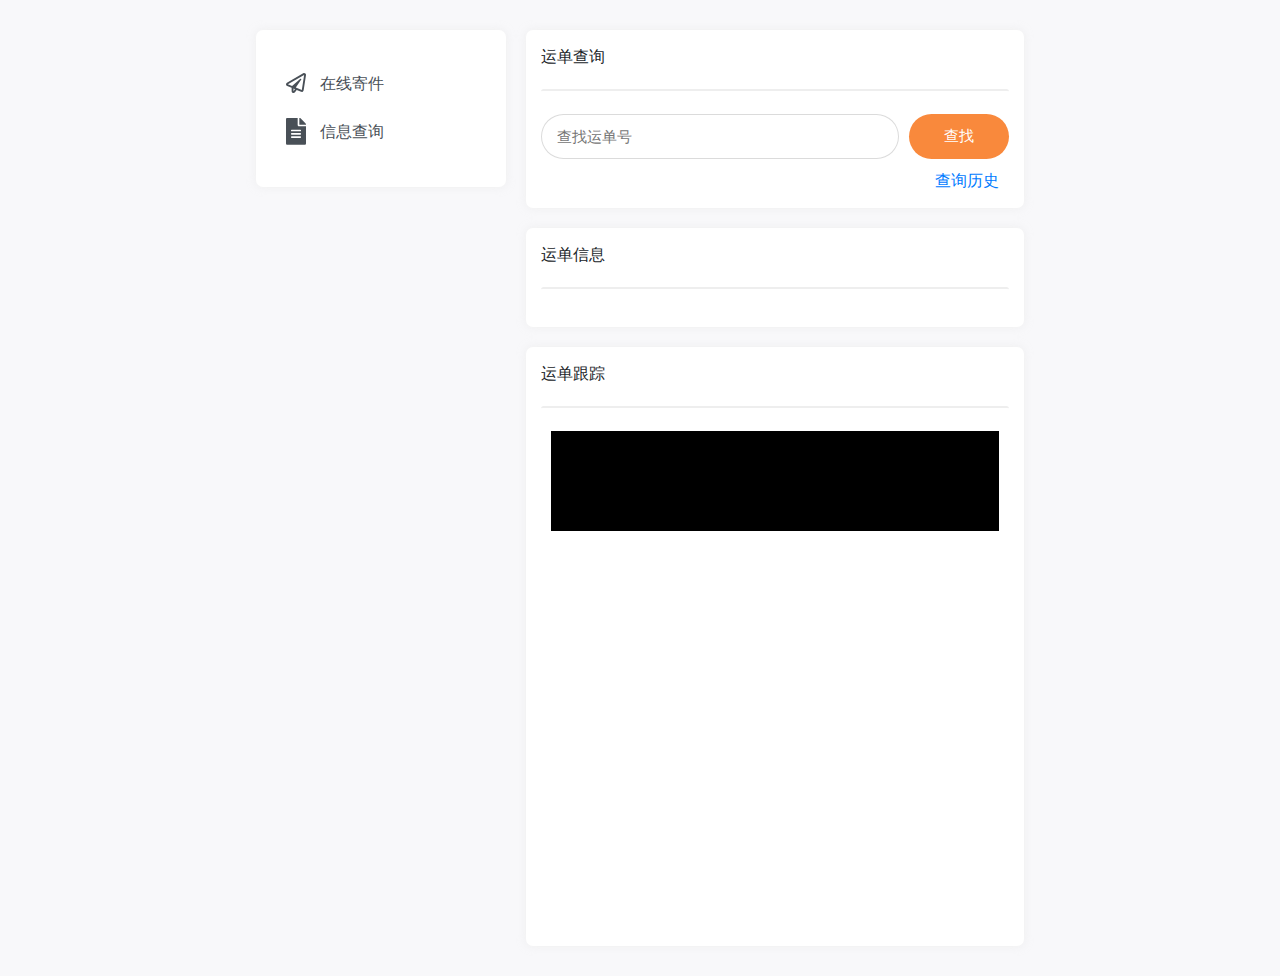
==== target/NeTEx-1.0-SNAPSHOT/WEB-INF/jsp/oneline.html @ 4a47a769 "finished oneline.html" ====
<!DOCTYPE html>
<html lang="en">
<head>
    <meta charset="UTF-8">
    <title>在线服务|NeTEx中国</title>

    <!-- 样式表 -->
    <link rel="stylesheet" href="../../bootstrap/bootstrap.min.css">
    <link rel="stylesheet" href="../../index.css">
    <link rel="stylesheet" href="css/online.css">
    <script src="../../js/jquery-1.12.4.js"></script>
    <script src="../../js/jquery-ui.js"></script>
    <!-- 百度地图 js -->
    <script type="text/javascript" src="https://api.map.baidu.com/api?type=webgl&v=1.0&ak=62WAvGClEExBObY1zU4ZuMMEYxVRmWdF"></script>
</head>
<script>
    // 使用 JQuery UI 实现的 TabView
    $( function() {
        $( "#tabs" ).tabs();
    } );
</script>
<body>
<!-- 顶栏 -->

<!-- 主体 -->
<div class="main">
    <div id="tabs">
        <ul class="main-tab list-group">
            <li>
                <a href="#tabs-1" onclick="location.href='https://www.baidu.com/';" target="_blank" class="list-group-item list-group-item-action">
                    <div></div>
                    <svg aria-hidden="true" focusable="false" data-prefix="far" data-icon="paper-plane" class="svg-inline--fa fa-paper-plane fa-w-16" role="img" xmlns="http://www.w3.org/2000/svg" viewBox="0 0 512 512"><path fill="currentColor" d="M440 6.5L24 246.4c-34.4 19.9-31.1 70.8 5.7 85.9L144 379.6V464c0 46.4 59.2 65.5 86.6 28.6l43.8-59.1 111.9 46.2c5.9 2.4 12.1 3.6 18.3 3.6 8.2 0 16.3-2.1 23.6-6.2 12.8-7.2 21.6-20 23.9-34.5l59.4-387.2c6.1-40.1-36.9-68.8-71.5-48.9zM192 464v-64.6l36.6 15.1L192 464zm212.6-28.7l-153.8-63.5L391 169.5c10.7-15.5-9.5-33.5-23.7-21.2L155.8 332.6 48 288 464 48l-59.4 387.3z"></path></svg>
                    <span>在线寄件</span>
                </a>
            </li>
            <li>
                <a href="#tabs-1" class="list-group-item list-group-item-action">
                    <div></div>
                    <svg aria-hidden="true" focusable="false" data-prefix="fas" data-icon="file-alt" class="svg-inline--fa fa-file-alt fa-w-12" role="img" xmlns="http://www.w3.org/2000/svg" viewBox="0 0 384 512"><path fill="currentColor" d="M224 136V0H24C10.7 0 0 10.7 0 24v464c0 13.3 10.7 24 24 24h336c13.3 0 24-10.7 24-24V160H248c-13.2 0-24-10.8-24-24zm64 236c0 6.6-5.4 12-12 12H108c-6.6 0-12-5.4-12-12v-8c0-6.6 5.4-12 12-12h168c6.6 0 12 5.4 12 12v8zm0-64c0 6.6-5.4 12-12 12H108c-6.6 0-12-5.4-12-12v-8c0-6.6 5.4-12 12-12h168c6.6 0 12 5.4 12 12v8zm0-72v8c0 6.6-5.4 12-12 12H108c-6.6 0-12-5.4-12-12v-8c0-6.6 5.4-12 12-12h168c6.6 0 12 5.4 12 12zm96-114.1v6.1H256V0h6.1c6.4 0 12.5 2.5 17 7l97.9 98c4.5 4.5 7 10.6 7 16.9z"></path></svg>
                    <span>信息查询</span>
                </a>
            </li>
        </ul>
        <div class="right-view">
            <div id="tabs-1">
                <div class="main-card">
                    <div>
                        <Span class="title">运单查询</Span>
                        <div class="hrs"></div>
                        <div class="order-search">
                            <input name="search" type="text" placeholder="查找运单号">
                            <button>查找</button>
                        </div>
                        <div class="history">
                            <a data-toggle="collapse" href="#collapseHistory" role="button" aria-expanded="false" aria-controls="collapseHistory">
                                查询历史
                            </a>
                            <div class="collapse" id="collapseHistory">
                                <div class="card card-body">
                                    就是查询历史而已
                                </div>
                            </div>
                        </div>
                    </div>
                </div>
                <div class="main-card">
                    <div>
                        <Span class="title">运单信息</Span>
                        <div class="hrs"></div>

                    </div>
                </div>
                <div class="main-card">
                    <div>
                        <Span class="title">运单跟踪</Span>
                        <div class="hrs"></div>
                        <div class="map">
                            <div id="bar"></div>
                            <div id="container"></div>
                        </div>
                    </div>
                </div>
            </div>
        </div>
    </div>
</div>
<!-- 弹窗 -->
<div class="pop">
    <div id="pop-main">

    </div>
</div>
<!-- 底栏 -->

<script>
    // 地图加载相关代码
    var map = new BMapGL.Map("container");
    map.centerAndZoom(new BMapGL.Point(116.404, 39.915), 11);

    var p1 = new BMapGL.Point(116.301934,39.977552);
    var p2 = new BMapGL.Point(116.508328,39.919141);

    var driving = new BMapGL.DrivingRoute(map, {renderOptions:{map: map, autoViewport: true}});
    driving.search(p1, p2);
</script>
<script src="../../bootstrap/bootstrap.min.js"></script>
</body>
</html>
---- target/NeTEx-1.0-SNAPSHOT/index.css ----
.topbar {
    background-color: #4D148C;
    padding: 15px 20% 15px 20%;
}
.topbar > #navbarNavDropdown {
    margin-left: 60px;
}
.topbar > #navbarNavDropdown > ul > li {
    height: 50px;
    line-height: 50px;
}
.topbar > #navbarNavDropdown > ul > li > a {
    padding: 0;
}

.topbar > #navbarNavDropdown > ul > li > div,
.dropdownbg {
    background: #4D148C;
}
.topbar > #navbarNavDropdown > ul > li > div > a,
.dropdownbg > a {
    height: 50px;
    line-height: 50px;
    padding: 0 1.5rem;
    color: #fff;
}
.topbar > #navbarNavDropdown > ul > li > div > a:hover,
.dropdownbg > a:hover {
    background: transparent;
    color: #ffffffb7;
}
.dropdownbg input {
    background: transparent;
}
.dropdownbg input:focus {
    background: transparent;
    color: #fff;
}
.dropdownbg input:-moz-placeholder {
    color: #fff;  
}

.dropdownbg input::-moz-placeholder {
    color: #fff;
}

.dropdownbg input:-ms-input-placeholder {
    color: #fff;
}

.dropdownbg input::-webkit-input-placeholder {
    color: #fff;
}
.dropdownbg button {
    margin: 5px;
    width: calc(100% - 10px);
    margin-top: 10px;
    background: #fe6600;
    border: 0;
    color: #fff;
}
.dropdownbg {
    text-align: center;
}

@media (min-width: 992px) {
    .topbar {
        padding: 0 20% 0 20%;
        background-color: #4D148C;
    }
    .topbar > #navbarNavDropdown > ul > li {
        height: 75px;
        line-height: 75px;
        margin-right: 20px;
        padding: 0 10px 0 10px;
    }
}

.bartrademark {
    color: #fe6600;
    position: absolute;
    top: 38px;
    font-size: 10px;
    margin-left: 3px;
}

.barbtn {
    width: 50px;
    height: 75px;
    outline: none;
    border: transparent;
    box-shadow: none;
}
.barbtn > svg {
    color: #fff;
    width: 25px;
}

.mainslide {
    background: #4d148c0d;
}
.mainslide img {
    height: 450px;
}
.mainslide > ol > li {
    height: 8px;
    width: 8px;
    border-radius: 8px;
    border-top: none;
    border-bottom: none;
    margin-bottom: 55px;
}
.carousel-indicators .active {
    opacity: 1;
    width: 30px;
}

.seachbar {
    background: #4D148C;
    height: 85px;
    width: 100%;
    z-index: 1;
    position: absolute;
    margin-top: -42px;
}
@media (min-width: 992px) {
    .seachbar {
        background: #4D148C;
        height: 85px;
        width: 60%;
        z-index: 1;
        position: absolute;
        margin-top: -42px;
        border-radius: 7px;
        margin-left: 20%;
    }
}
.seachbar > input {
    margin: 20px;
    height: 45px;
    width: calc(100% - 530px);
    float: left;
}
.seachbar > div {
    display: flex;
    float: right;
    margin-top: 25px;
}
.seachbar > div > div {
    display: flex;
    line-height: 40px;
    margin-right: 40px;
}
.seachbar > div > div > div {
    background: #FE6600;
    width: 40px;
    height: 40px;
    display: flex;
    justify-content: center;
    align-items: center;
    border-radius: 40px;
}
.seachbar span {
    color: #fff;
    margin-left: 10px;
}
.seachbar svg {
    width: 20px;
    color: #fff;
}

.notice {
    text-align: center;
    margin-top: 100px;
}
.notice #title {
    font-size: 30px;
    font-weight: 100;
    color: #fe6600;
}
.notice #subtitle {
    font-size: 20px;
    font-weight: 100;
}
.notice #hrs {
    height: 5px;
    border-top: 3px solid;
    border-color: #00000011;
    width: 50%;
    margin: auto;
    margin-top: 5px;
    border-radius: 5px;
}
.notice #listmain {
    width: 70%;
    margin: 0 auto;
    margin-top: 30px;
    margin-bottom: 30px;
}

.srcards #card {
    border: 0;
    margin: 0 30px;
}
.srcards #card:hover {
    -moz-box-shadow:0px 0px 20px #dfdfdf;
    -webkit-box-shadow:0px 0px 20px #dfdfdf;
    box-shadow:0px 0px 20px #dfdfdf;
    color: #fe6600;
}
.srcards img {
    margin: 0 auto;
    width: 123px;
    height: 123px;
    margin-top: 20px;
}

footer {
    height: 200px;
    background: #f3f3f3;
}

.buton {
    height: 45px;
    line-height: 45px;
    background: #4D148C;
    color: #fff;
    font-size: 13px;
}
.buton a:link,
.buton a:visited {
    color: #fff;
}

.info {
    height: calc(200px - 45px);
    display: flex;
}
.info #title {
    font-weight: bold;
}
.info #sevlink {
    display: flex;
    padding: 30px;
}
.info #findus {
    display: flex;
    padding: 20px;
}
.info #sevlink > a {
    margin-left: 10px;
}
.info #findus svg {
    width: 30px;
}

@media (min-width: 992px) {
    .buton {
        height: 45px;
        line-height: 45px;
        background: #4D148C;
        color: #fff;
        padding: 0 300px;
        font-size: 13px;
    }
    .info {
        height: calc(200px - 45px);
        padding: 40px 100px;
        display: flex;
    }
    .info #sevlink > a {
        margin-left: 50px;
    }
}
---- target/NeTEx-1.0-SNAPSHOT/WEB-INF/jsp/css/online.css ----
body {
    background: #F8F8FA;
}

.main {
    margin: 30px 30px;
}

.main-tab {
    display: -webkit-box;
    padding-top: 15px;
    padding-bottom: 10px;
    margin-bottom: 15px;
    background: #fff;
    border-radius: 7px;
    -moz-box-shadow: 0 0 10px #dfdfdf5c;
    -webkit-box-shadow: 0 0 10px #dfdfdf5c;
    box-shadow: 0 0 10px #dfdfdf5c;
}
.main-tab li {
    list-style: none;
}
.main-tab a {
    border: none;
}
.main-tab a:hover {
    background: #fff;
}
.main-tab a:focus{
    color: #FE6600;
    background: #fff;
}
.main-tab a:focus div {
    background: #FE6600;
}
.main-tab a > div {
    display: none;
}
.main-tab a > span {
    display: none;
}
.main-tab svg {
    width: 20px;
    margin-top: -3px;
    margin-left: 10px;
    margin-right: 10px;
}

.right-view > div > div {
    width: 100%;
    border-radius: 7px;
    margin-bottom: 20px;
    padding: 15px;
    -moz-box-shadow:0 0 10px #dfdfdf5c;
    -webkit-box-shadow:0 0 10px #dfdfdf5c;
    box-shadow:0 0 10px #dfdfdf5c;
}

.main-card {
    background: #fff;
}
.main-card #add-search {
    display: flex;
    float: right;
}
.main-card > button {
    width: 30px;
    height: 30px;
    margin-left: 60px;
    outline: none;
    border: none;
    border-radius: 30px;
    background: transparent;
}
.main-card > button > svg {
    width: 15px;
    height: 15px;
    margin-top: -5px;
}
.main-card #add-search > input{
    width: 200px;
    height: 30px;
    border-radius: 30px;
    border: 1px #00000024 solid;
    margin-right: 10px;
    outline: none;
    padding: 0 15px;
    font-size: 13px;
}
.main-card #add-search > input:focus {
    border: 1px #00000061 solid;
}
.main-card #add-search > button {
    outline: none;
    border: none;
    background: #F9893C;
    color: #fff;
    height: 30px;
    border-radius: 30px;
    width: 60px;
    font-size: 13px;
    padding-bottom: 2px;
}
.main-card #add-search > button:hover {
    background: #d06317;
}
.main-card > table {
    border: 1px #00000024 solid;
    font-size: 13px;
}
.main-card > table > thead {
    font-weight: 550;
}
.main-card > table td {
    border: 1px #00000024 solid;
    padding: 10px;
}
.main-card > table svg {
    height: 16px;
    color: #00000059;
}
.main-card > table button {
    margin-left: 5px;
    background: transparent;
    border: none;
    outline: none;
    border-radius: 99px;
}
.main-card > table button:hover svg {
    color: #0000009e;
}
.main-card #add-page-bar {
    display: flex;
    margin-top: 20px;
}
.main-card #add-page-bar > button {
    width: 30px;
    height: 30px;
    border-radius: 30px;
    margin-right: 5px;
    border: none;
    outline: none;
}
.main-card #add-page-bar > button svg {
    width: 15px;
    height: 15px;
    margin-top: -3px;
    color: #00000059;
}
.main-card #add-page-bar > button span {
    font-size: 13px;
    margin-left: 2px;
}

.hrs {
    height: 5px;
    border-top: 2px solid;
    border-color: #00000011;
    width: 100%;
    margin: 20px auto;
    border-radius: 5px;
}

.order-search {
    display: flex;
}
.order-search > input {
    width: 100%;
    height: 45px;
    border-radius: 30px;
    border: 1px #00000024 solid;
    margin-right: 10px;
    outline: none;
    padding: 0 15px;
    font-size: 15px;
}
.order-search > input:focus {
    border: 1px #00000061 solid;
}
.order-search  > button {
    outline: none;
    border: none;
    background: #F9893C;
    color: #fff;
    height: 45px;
    border-radius: 30px;
    width: 130px;
    font-size: 15px;
    padding-bottom: 2px;
}
.order-search > button:hover {
    background: #d06317;
}

.history {
    text-align: right;
    margin-top: 10px;
    overflow: hidden;
}
.history a {
    margin-right: 10px;
}
.history > div {
    margin-top: 5px;
}
.history > div > div {
    padding: 10px 20px;
    text-align: left;
    background: #00000003;
}

.map #container {
    width: 100%;
    height: 400px;
}
.map #bar {
    width: calc(100% - 20px);
    height: 100px;
    background: #000;
    margin: 0 auto;
}

@media (min-width: 992px) {
    .main {
        margin: 30px 20%;
    }
    .main-tab {
        display: flex;
        position: absolute;
        width: 250px;
        padding-top: 30px;
        padding-bottom: 30px;
        background: #fff;
        border-radius: 7px;
        -moz-box-shadow:0 0 10px #dfdfdf5c;
        -webkit-box-shadow:0 0 10px #dfdfdf5c;
        box-shadow:0 0 10px #dfdfdf5c;
    }
    .right-view {
        margin-left: 270px;
    }
    .main-tab a > span {
        display: unset;
    }
    .main-tab a > div {
        display: unset;
        height: 21px;
        width: 5px;
        position: absolute;
        left: 0;
        background: transparent;
    }
}
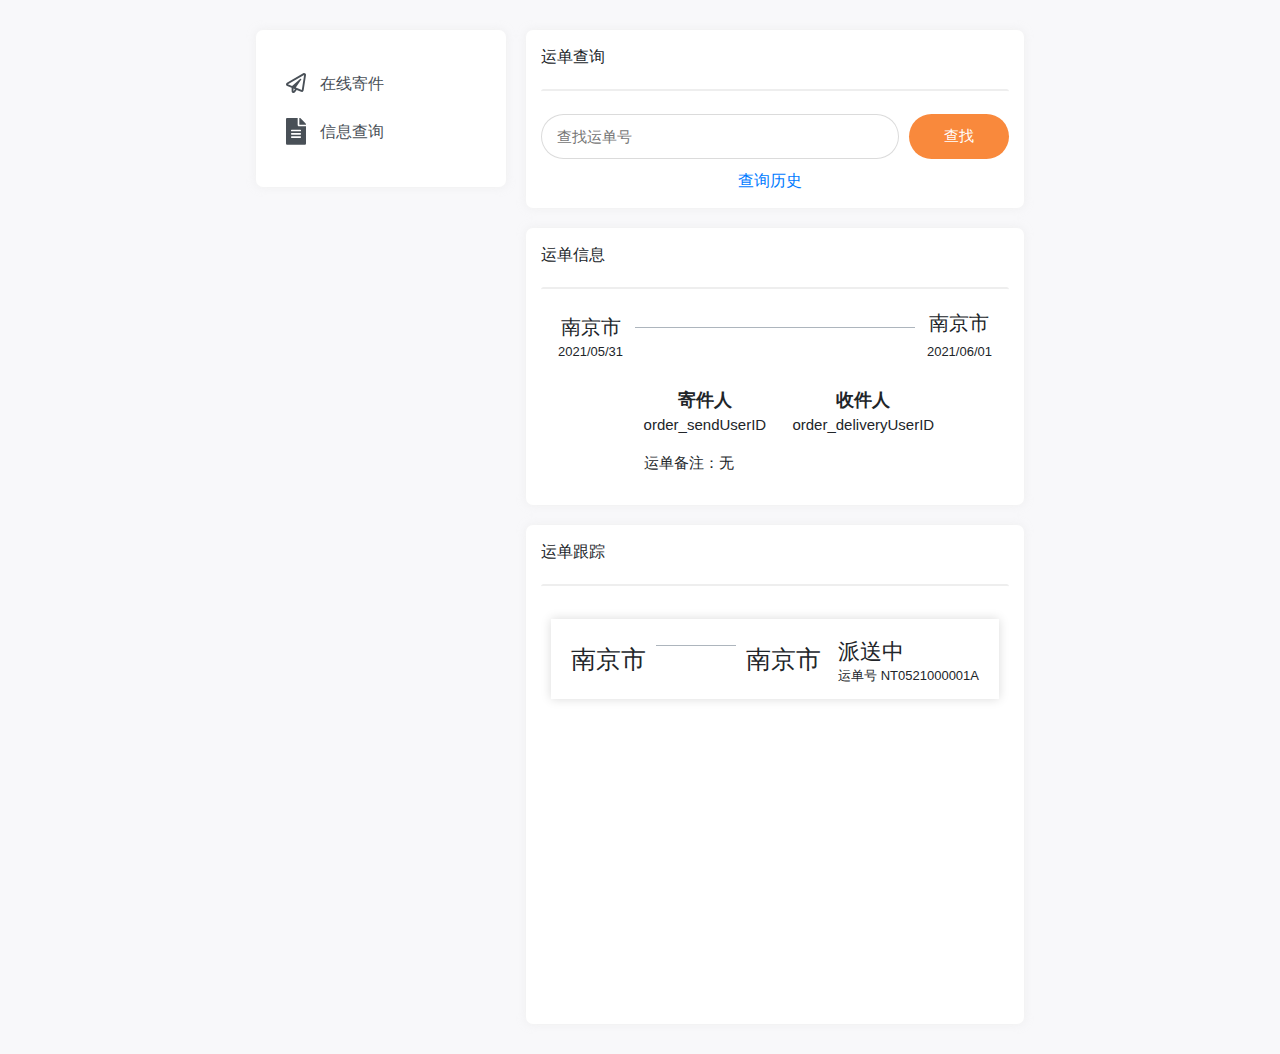
==== commit 35c86612: "finished API /PostInfo and /PostBaseInfo" ====
--- a/target/NeTEx-1.0-SNAPSHOT/WEB-INF/jsp/oneline.html
+++ b/target/NeTEx-1.0-SNAPSHOT/WEB-INF/jsp/oneline.html
@@ -52,22 +52,48 @@
                             <button>查找</button>
                         </div>
                         <div class="history">
-                            <a data-toggle="collapse" href="#collapseHistory" role="button" aria-expanded="false" aria-controls="collapseHistory">
-                                查询历史
-                            </a>
-                            <div class="collapse" id="collapseHistory">
+                            <div class="collapse" id="collapseHistory" style="text-align: left;">
                                 <div class="card card-body">
                                     就是查询历史而已
                                 </div>
                             </div>
+                            <a data-toggle="collapse" href="#collapseHistory" role="button" aria-expanded="false" aria-controls="collapseHistory">
+                                查询历史
+                            </a>
                         </div>
                     </div>
                 </div>
                 <div class="main-card">
-                    <div>
+                    <div class="order-info">
                         <Span class="title">运单信息</Span>
                         <div class="hrs"></div>
-
+                        <div id="info-run">
+                            <span style="float: left;">南京市</span>
+                            <div></div>
+                            <span style="float: right;margin-top: -20px;">南京市</span>
+                        </div>
+                        <div id="info-time">
+                            <span style="float: left;">2021/05/31</span>
+                            <span style="float: right;">2021/06/01</span>
+                        </div>
+                        <div id="info-info">
+                            <div>
+                                <div>
+                                    <p>
+                                        <em>寄件人</em>
+                                        <span>order_sendUserID</span>
+                                    </p>
+                                    <p>
+                                        <em>收件人</em>
+                                        <span>order_deliveryUserID</span>
+                                    </p>
+                                </div>
+                            </div>
+                            <div style="display: flex;">
+                                <span>运单备注：</span>
+                                <span>无</span>
+                            </div>
+                        </div>
                     </div>
                 </div>
                 <div class="main-card">
@@ -75,8 +101,18 @@
                         <Span class="title">运单跟踪</Span>
                         <div class="hrs"></div>
                         <div class="map">
-                            <div id="bar"></div>
                             <div id="container"></div>
+                            <div id="bar">
+                                <div style="display: flex;">
+                                    <span>南京市</span>
+                                    <div id="run-line"></div>
+                                    <span>南京市</span>
+                                </div>
+                                <div id="order-infos">
+                                    <span>派送中</span>
+                                    <span>运单号 NT0521000001A</span>
+                                </div>
+                            </div>
                         </div>
                     </div>
                 </div>
--- a/target/NeTEx-1.0-SNAPSHOT/WEB-INF/jsp/css/online.css
+++ b/target/NeTEx-1.0-SNAPSHOT/WEB-INF/jsp/css/online.css
@@ -193,7 +193,7 @@
 }
 
 .history {
-    text-align: right;
+    text-align: center;
     margin-top: 10px;
     overflow: hidden;
 }
@@ -212,12 +212,93 @@
 .map #container {
     width: 100%;
     height: 400px;
+    border-radius: 7px;
 }
 .map #bar {
-    width: calc(100% - 20px);
-    height: 100px;
-    background: #000;
+    height: 80px;
+    line-height: 80px;
+    background: #fff;
+    position: absolute;
+    margin: -390px auto 0;
+    right: 55px;
+    left: 55px;
+    -moz-box-shadow: 0 0 10px #00000026;
+    -webkit-box-shadow: 0 0 10px #00000026;
+    box-shadow: 0 0 10px #00000026;
+}
+.map #bar > div > span {
+    font-size: 25px;
+    font-weight: 200;
+    margin-left: 20px;
+}
+.map #bar > div > #run-line {
+    height: 1px;
+    width: 80px;
+    background: #adb5bd;
+    margin-top: 6%;
+    margin-left: 10px;
+    margin-right: -10px;
+}
+.map #bar > #order-infos {
+    line-height: initial;
+    display: grid;
+    float: right;
+    margin-top: -62px;
+    margin-right: 20px;
+}
+.map #bar > #order-infos > span:first-child {
+    font-size: 22px;
+    font-weight: 200;
+}
+.map #bar > #order-infos > span:last-child {
+    font-size: 13px;
+    font-weight: 200;
+}
+
+.order-info #info-run {
+    overflow: hidden;
+}
+.order-info #info-run > span{
+    font-size: 20px;
+    margin-left: 20px;
+    margin-right: 20px;
+}
+.order-info #info-run > div {
+    height: 1px;
+    background: #adb5bd;
+    width: 60%;
+    margin: 15px auto 0;
+}
+.order-info #info-time {
+    overflow: hidden;
+}
+.order-info #info-time span {
+    font-size: 13px;
+    margin: 0 17px;
+}
+.order-info #info-info {
+    padding: 15px;
+    font-size: 15px;
+    margin-top: 10px;
+}
+.order-info #info-info p {
+    text-align: center;
+}
+.order-info #info-info em {
+    font-size: 18px;
+    font-weight: 600;
+    font-style: unset;
+}
+.order-info #info-info > div {
     margin: 0 auto;
+    width: 60%;
+}
+.order-info #info-info > div > div {
+    display: flex;
+}
+.order-info #info-info > div > div > p:last-child {
+    margin-left: 10%;
+    text-align: center;
 }
 
 @media (min-width: 992px) {
@@ -250,4 +331,16 @@
         left: 0;
         background: transparent;
     }
+    .map #bar {
+        height: 80px;
+        line-height: 80px;
+        background: #fff;
+        position: absolute;
+        margin: -390px auto 0;
+        right: calc(20% + 25px);
+        left: calc(20% + 295px);
+        -moz-box-shadow: 0 0 10px #00000026;
+        -webkit-box-shadow: 0 0 10px #00000026;
+        box-shadow: 0 0 10px #00000026;
+    }
 }